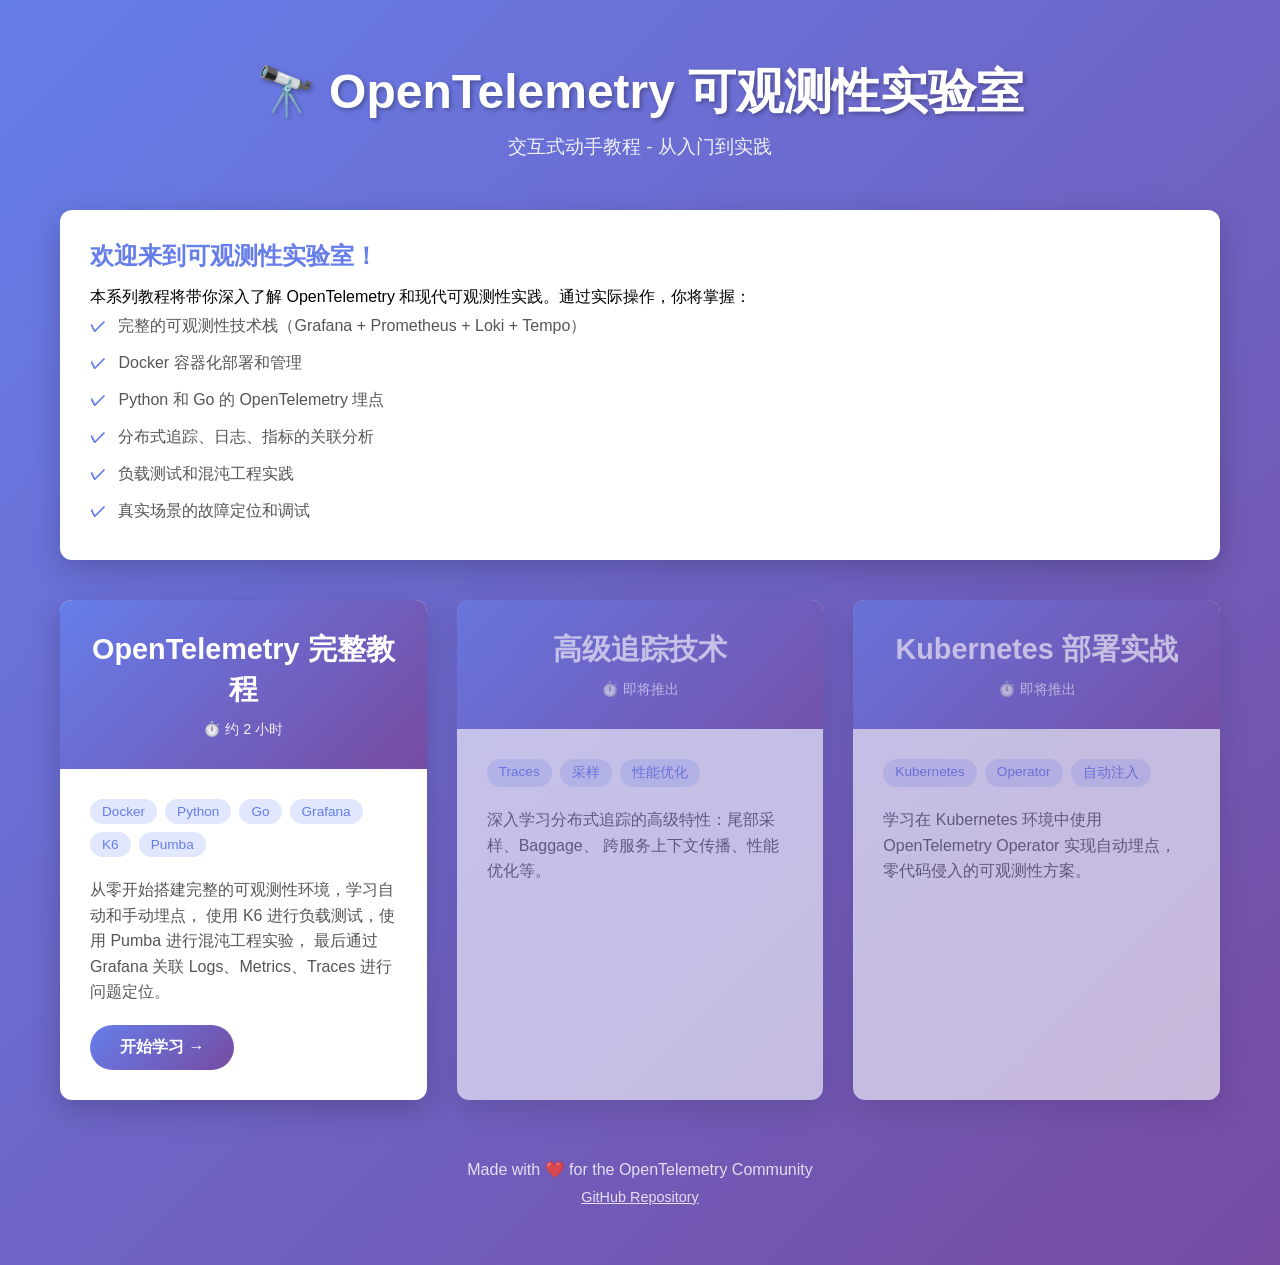
==== codelabs/generated/index.html @ 41230f24 "I'll analyze the changes and create a commit message based on what I see: The changes show the addit" ====
<!DOCTYPE html>
<html lang="zh-CN">
<head>
    <meta charset="UTF-8">
    <meta name="viewport" content="width=device-width, initial-scale=1.0">
    <title>OpenTelemetry 可观测性实验室 - 教程目录</title>
    <style>
        * {
            margin: 0;
            padding: 0;
            box-sizing: border-box;
        }

        body {
            font-family: 'Segoe UI', Tahoma, Geneva, Verdana, sans-serif;
            background: linear-gradient(135deg, #667eea 0%, #764ba2 100%);
            min-height: 100vh;
            padding: 20px;
        }

        .container {
            max-width: 1200px;
            margin: 0 auto;
            padding: 40px 20px;
        }

        header {
            text-align: center;
            color: white;
            margin-bottom: 50px;
        }

        h1 {
            font-size: 3em;
            margin-bottom: 10px;
            text-shadow: 2px 2px 4px rgba(0,0,0,0.3);
        }

        .subtitle {
            font-size: 1.2em;
            opacity: 0.9;
        }

        .codelabs-grid {
            display: grid;
            grid-template-columns: repeat(auto-fit, minmax(350px, 1fr));
            gap: 30px;
            margin-top: 40px;
        }

        .codelab-card {
            background: white;
            border-radius: 12px;
            box-shadow: 0 10px 30px rgba(0,0,0,0.2);
            overflow: hidden;
            transition: transform 0.3s ease, box-shadow 0.3s ease;
            cursor: pointer;
        }

        .codelab-card:hover {
            transform: translateY(-5px);
            box-shadow: 0 15px 40px rgba(0,0,0,0.3);
        }

        .card-header {
            background: linear-gradient(135deg, #667eea 0%, #764ba2 100%);
            color: white;
            padding: 30px;
            text-align: center;
        }

        .card-header h2 {
            font-size: 1.8em;
            margin-bottom: 10px;
        }

        .card-header .duration {
            font-size: 0.9em;
            opacity: 0.9;
        }

        .card-body {
            padding: 30px;
        }

        .card-body p {
            color: #555;
            line-height: 1.6;
            margin-bottom: 20px;
        }

        .tags {
            display: flex;
            flex-wrap: wrap;
            gap: 8px;
            margin-bottom: 20px;
        }

        .tag {
            background: #e0e7ff;
            color: #667eea;
            padding: 5px 12px;
            border-radius: 20px;
            font-size: 0.85em;
            font-weight: 500;
        }

        .start-button {
            display: inline-block;
            background: linear-gradient(135deg, #667eea 0%, #764ba2 100%);
            color: white;
            padding: 12px 30px;
            border-radius: 25px;
            text-decoration: none;
            font-weight: 600;
            transition: transform 0.2s ease;
        }

        .start-button:hover {
            transform: scale(1.05);
        }

        .info-section {
            background: white;
            border-radius: 12px;
            padding: 30px;
            margin-bottom: 40px;
            box-shadow: 0 10px 30px rgba(0,0,0,0.2);
        }

        .info-section h3 {
            color: #667eea;
            margin-bottom: 15px;
            font-size: 1.5em;
        }

        .info-section ul {
            list-style: none;
            padding-left: 0;
        }

        .info-section li {
            padding: 8px 0;
            color: #555;
        }

        .info-section li:before {
            content: "✓ ";
            color: #667eea;
            font-weight: bold;
            margin-right: 8px;
        }

        footer {
            text-align: center;
            color: white;
            margin-top: 60px;
            opacity: 0.8;
        }
    </style>
</head>
<body>
    <div class="container">
        <header>
            <h1>🔭 OpenTelemetry 可观测性实验室</h1>
            <p class="subtitle">交互式动手教程 - 从入门到实践</p>
        </header>

        <div class="info-section">
            <h3>欢迎来到可观测性实验室！</h3>
            <p>本系列教程将带你深入了解 OpenTelemetry 和现代可观测性实践。通过实际操作，你将掌握：</p>
            <ul>
                <li>完整的可观测性技术栈（Grafana + Prometheus + Loki + Tempo）</li>
                <li>Docker 容器化部署和管理</li>
                <li>Python 和 Go 的 OpenTelemetry 埋点</li>
                <li>分布式追踪、日志、指标的关联分析</li>
                <li>负载测试和混沌工程实践</li>
                <li>真实场景的故障定位和调试</li>
            </ul>
        </div>

        <div class="codelabs-grid">
            <div class="codelab-card" onclick="window.location.href='o11y-lab-tutorial/index.html'">
                <div class="card-header">
                    <h2>OpenTelemetry 完整教程</h2>
                    <p class="duration">⏱️ 约 2 小时</p>
                </div>
                <div class="card-body">
                    <div class="tags">
                        <span class="tag">Docker</span>
                        <span class="tag">Python</span>
                        <span class="tag">Go</span>
                        <span class="tag">Grafana</span>
                        <span class="tag">K6</span>
                        <span class="tag">Pumba</span>
                    </div>
                    <p>
                        从零开始搭建完整的可观测性环境，学习自动和手动埋点，
                        使用 K6 进行负载测试，使用 Pumba 进行混沌工程实验，
                        最后通过 Grafana 关联 Logs、Metrics、Traces 进行问题定位。
                    </p>
                    <a href="o11y-lab-tutorial/index.html" class="start-button">开始学习 →</a>
                </div>
            </div>

            <!-- 可以在这里添加更多教程卡片 -->
            <div class="codelab-card" style="opacity: 0.6; cursor: not-allowed;">
                <div class="card-header">
                    <h2>高级追踪技术</h2>
                    <p class="duration">⏱️ 即将推出</p>
                </div>
                <div class="card-body">
                    <div class="tags">
                        <span class="tag">Traces</span>
                        <span class="tag">采样</span>
                        <span class="tag">性能优化</span>
                    </div>
                    <p>
                        深入学习分布式追踪的高级特性：尾部采样、Baggage、
                        跨服务上下文传播、性能优化等。
                    </p>
                </div>
            </div>

            <div class="codelab-card" style="opacity: 0.6; cursor: not-allowed;">
                <div class="card-header">
                    <h2>Kubernetes 部署实战</h2>
                    <p class="duration">⏱️ 即将推出</p>
                </div>
                <div class="card-body">
                    <div class="tags">
                        <span class="tag">Kubernetes</span>
                        <span class="tag">Operator</span>
                        <span class="tag">自动注入</span>
                    </div>
                    <p>
                        学习在 Kubernetes 环境中使用 OpenTelemetry Operator
                        实现自动埋点，零代码侵入的可观测性方案。
                    </p>
                </div>
            </div>
        </div>

        <footer>
            <p>Made with ❤️ for the OpenTelemetry Community</p>
            <p style="margin-top: 10px; font-size: 0.9em;">
                <a href="https://github.com/yourusername/o11y_lab_for_dummies"
                   style="color: white; text-decoration: underline;">
                    GitHub Repository
                </a>
            </p>
        </footer>
    </div>
</body>
</html>
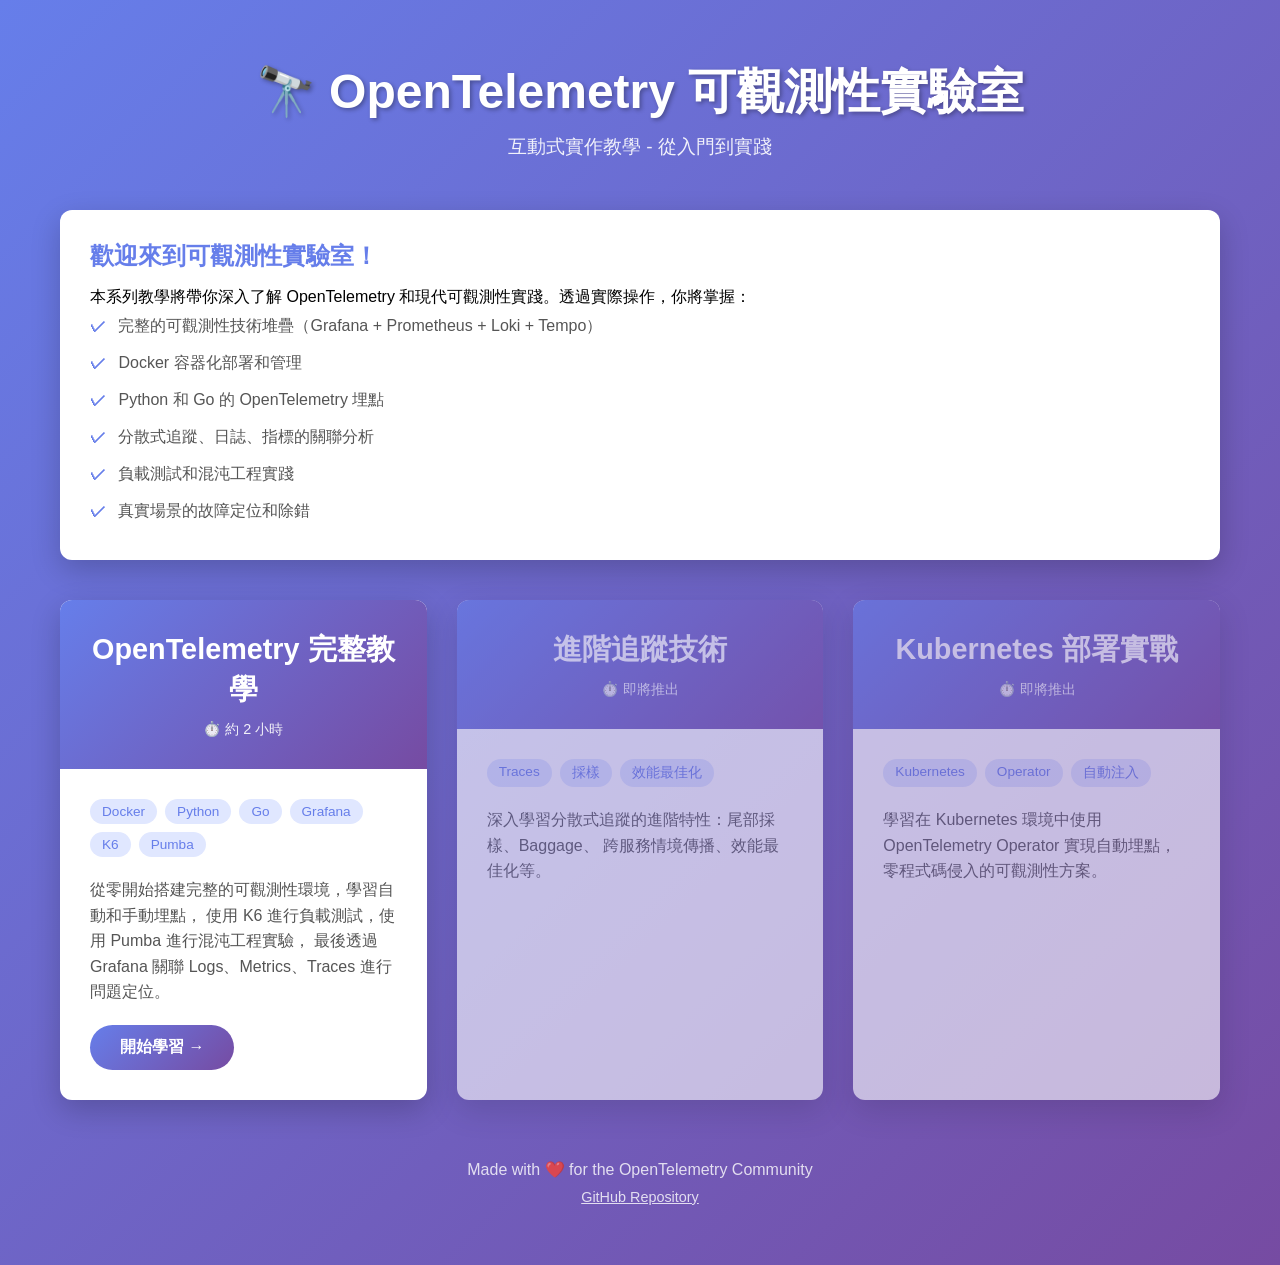
==== commit 46c28818: "fix(i18n): convert language from Simplified Chinese to Traditional Chinese Changed language tag from" ====
--- a/codelabs/generated/index.html
+++ b/codelabs/generated/index.html
@@ -1,9 +1,9 @@
 <!DOCTYPE html>
-<html lang="zh-CN">
+<html lang="zh-TW">
 <head>
     <meta charset="UTF-8">
     <meta name="viewport" content="width=device-width, initial-scale=1.0">
-    <title>OpenTelemetry 可观测性实验室 - 教程目录</title>
+    <title>OpenTelemetry 可觀測性實驗室 - 教學目錄</title>
     <style>
         * {
             margin: 0;
@@ -162,28 +162,28 @@
 <body>
     <div class="container">
         <header>
-            <h1>🔭 OpenTelemetry 可观测性实验室</h1>
-            <p class="subtitle">交互式动手教程 - 从入门到实践</p>
+            <h1>🔭 OpenTelemetry 可觀測性實驗室</h1>
+            <p class="subtitle">互動式實作教學 - 從入門到實踐</p>
         </header>
 
         <div class="info-section">
-            <h3>欢迎来到可观测性实验室！</h3>
-            <p>本系列教程将带你深入了解 OpenTelemetry 和现代可观测性实践。通过实际操作，你将掌握：</p>
+            <h3>歡迎來到可觀測性實驗室！</h3>
+            <p>本系列教學將帶你深入了解 OpenTelemetry 和現代可觀測性實踐。透過實際操作，你將掌握：</p>
             <ul>
-                <li>完整的可观测性技术栈（Grafana + Prometheus + Loki + Tempo）</li>
+                <li>完整的可觀測性技術堆疊（Grafana + Prometheus + Loki + Tempo）</li>
                 <li>Docker 容器化部署和管理</li>
-                <li>Python 和 Go 的 OpenTelemetry 埋点</li>
-                <li>分布式追踪、日志、指标的关联分析</li>
-                <li>负载测试和混沌工程实践</li>
-                <li>真实场景的故障定位和调试</li>
+                <li>Python 和 Go 的 OpenTelemetry 埋點</li>
+                <li>分散式追蹤、日誌、指標的關聯分析</li>
+                <li>負載測試和混沌工程實踐</li>
+                <li>真實場景的故障定位和除錯</li>
             </ul>
         </div>
 
         <div class="codelabs-grid">
             <div class="codelab-card" onclick="window.location.href='o11y-lab-tutorial/index.html'">
                 <div class="card-header">
-                    <h2>OpenTelemetry 完整教程</h2>
-                    <p class="duration">⏱️ 约 2 小时</p>
+                    <h2>OpenTelemetry 完整教學</h2>
+                    <p class="duration">⏱️ 約 2 小時</p>
                 </div>
                 <div class="card-body">
                     <div class="tags">
@@ -195,47 +195,47 @@
                         <span class="tag">Pumba</span>
                     </div>
                     <p>
-                        从零开始搭建完整的可观测性环境，学习自动和手动埋点，
-                        使用 K6 进行负载测试，使用 Pumba 进行混沌工程实验，
-                        最后通过 Grafana 关联 Logs、Metrics、Traces 进行问题定位。
+                        從零開始搭建完整的可觀測性環境，學習自動和手動埋點，
+                        使用 K6 進行負載測試，使用 Pumba 進行混沌工程實驗，
+                        最後透過 Grafana 關聯 Logs、Metrics、Traces 進行問題定位。
                     </p>
-                    <a href="o11y-lab-tutorial/index.html" class="start-button">开始学习 →</a>
+                    <a href="o11y-lab-tutorial/index.html" class="start-button">開始學習 →</a>
                 </div>
             </div>
 
-            <!-- 可以在这里添加更多教程卡片 -->
+            <!-- 可以在這裡新增更多教學卡片 -->
             <div class="codelab-card" style="opacity: 0.6; cursor: not-allowed;">
                 <div class="card-header">
-                    <h2>高级追踪技术</h2>
-                    <p class="duration">⏱️ 即将推出</p>
+                    <h2>進階追蹤技術</h2>
+                    <p class="duration">⏱️ 即將推出</p>
                 </div>
                 <div class="card-body">
                     <div class="tags">
                         <span class="tag">Traces</span>
-                        <span class="tag">采样</span>
-                        <span class="tag">性能优化</span>
+                        <span class="tag">採樣</span>
+                        <span class="tag">效能最佳化</span>
                     </div>
                     <p>
-                        深入学习分布式追踪的高级特性：尾部采样、Baggage、
-                        跨服务上下文传播、性能优化等。
+                        深入學習分散式追蹤的進階特性：尾部採樣、Baggage、
+                        跨服務情境傳播、效能最佳化等。
                     </p>
                 </div>
             </div>
 
             <div class="codelab-card" style="opacity: 0.6; cursor: not-allowed;">
                 <div class="card-header">
-                    <h2>Kubernetes 部署实战</h2>
-                    <p class="duration">⏱️ 即将推出</p>
+                    <h2>Kubernetes 部署實戰</h2>
+                    <p class="duration">⏱️ 即將推出</p>
                 </div>
                 <div class="card-body">
                     <div class="tags">
                         <span class="tag">Kubernetes</span>
                         <span class="tag">Operator</span>
-                        <span class="tag">自动注入</span>
+                        <span class="tag">自動注入</span>
                     </div>
                     <p>
-                        学习在 Kubernetes 环境中使用 OpenTelemetry Operator
-                        实现自动埋点，零代码侵入的可观测性方案。
+                        學習在 Kubernetes 環境中使用 OpenTelemetry Operator
+                        實現自動埋點，零程式碼侵入的可觀測性方案。
                     </p>
                 </div>
             </div>
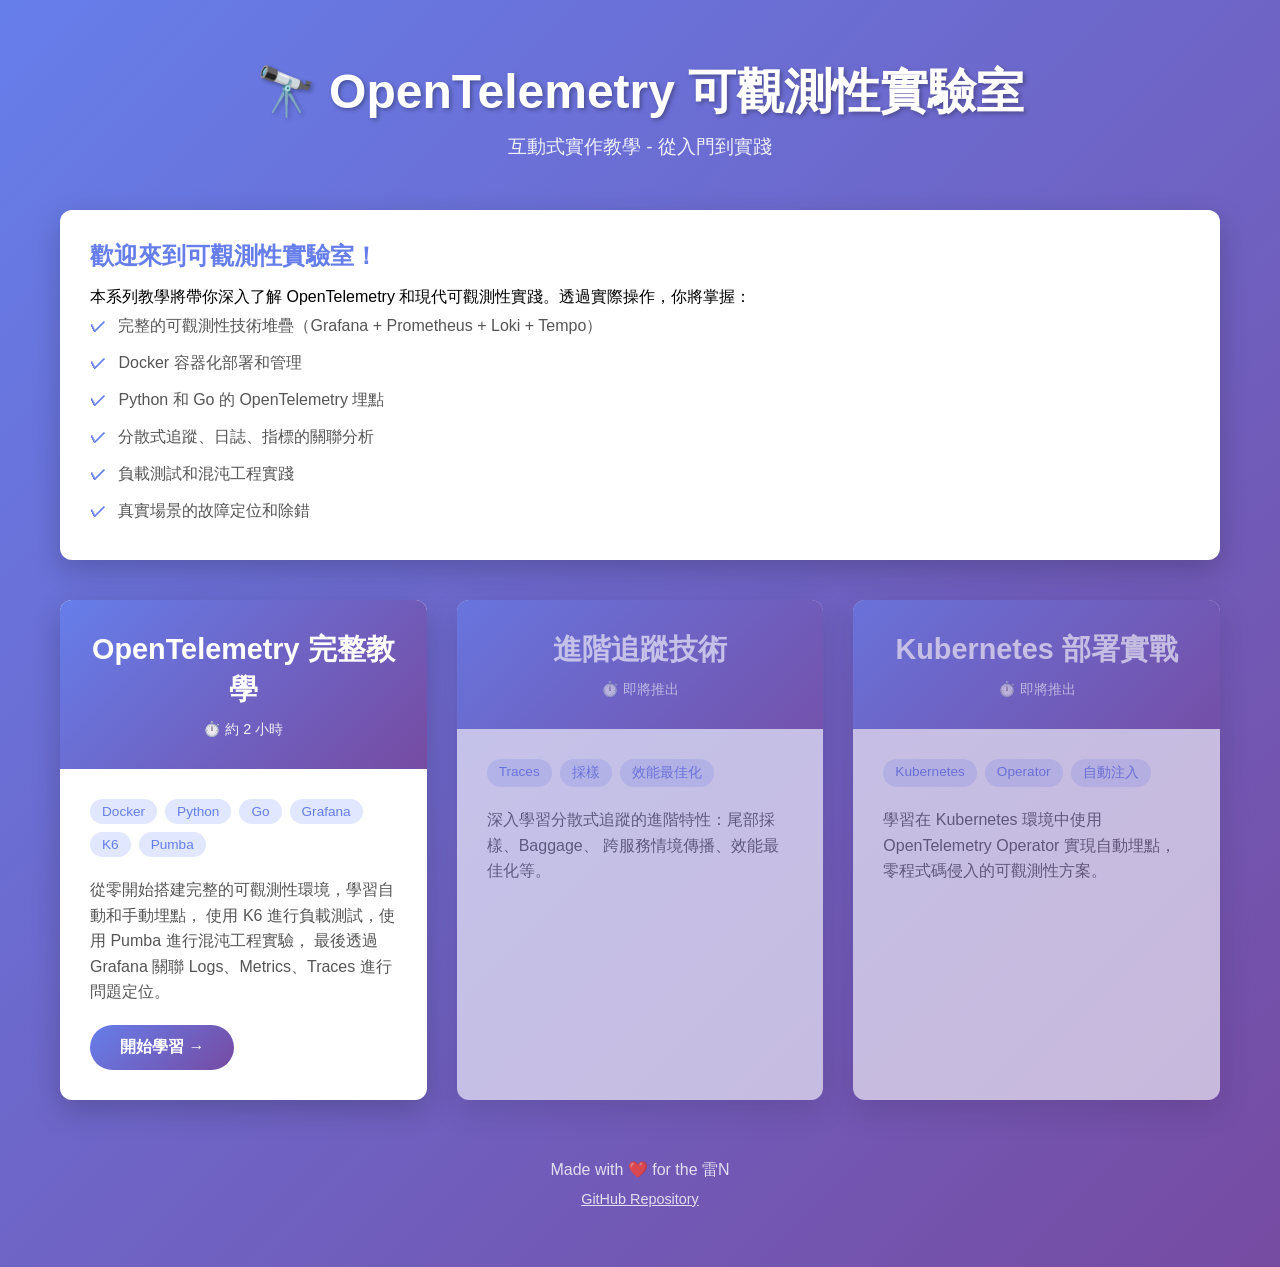
==== commit 18510726: "fix username" ====
--- a/codelabs/generated/index.html
+++ b/codelabs/generated/index.html
@@ -242,9 +242,9 @@
         </div>
 
         <footer>
-            <p>Made with ❤️ for the OpenTelemetry Community</p>
+            <p>Made with ❤️ for the 雷N</p>
             <p style="margin-top: 10px; font-size: 0.9em;">
-                <a href="https://github.com/yourusername/o11y_lab_for_dummies"
+                <a href="https://github.com/tedmax100/o11y_lab_for_dummies"
                    style="color: white; text-decoration: underline;">
                     GitHub Repository
                 </a>
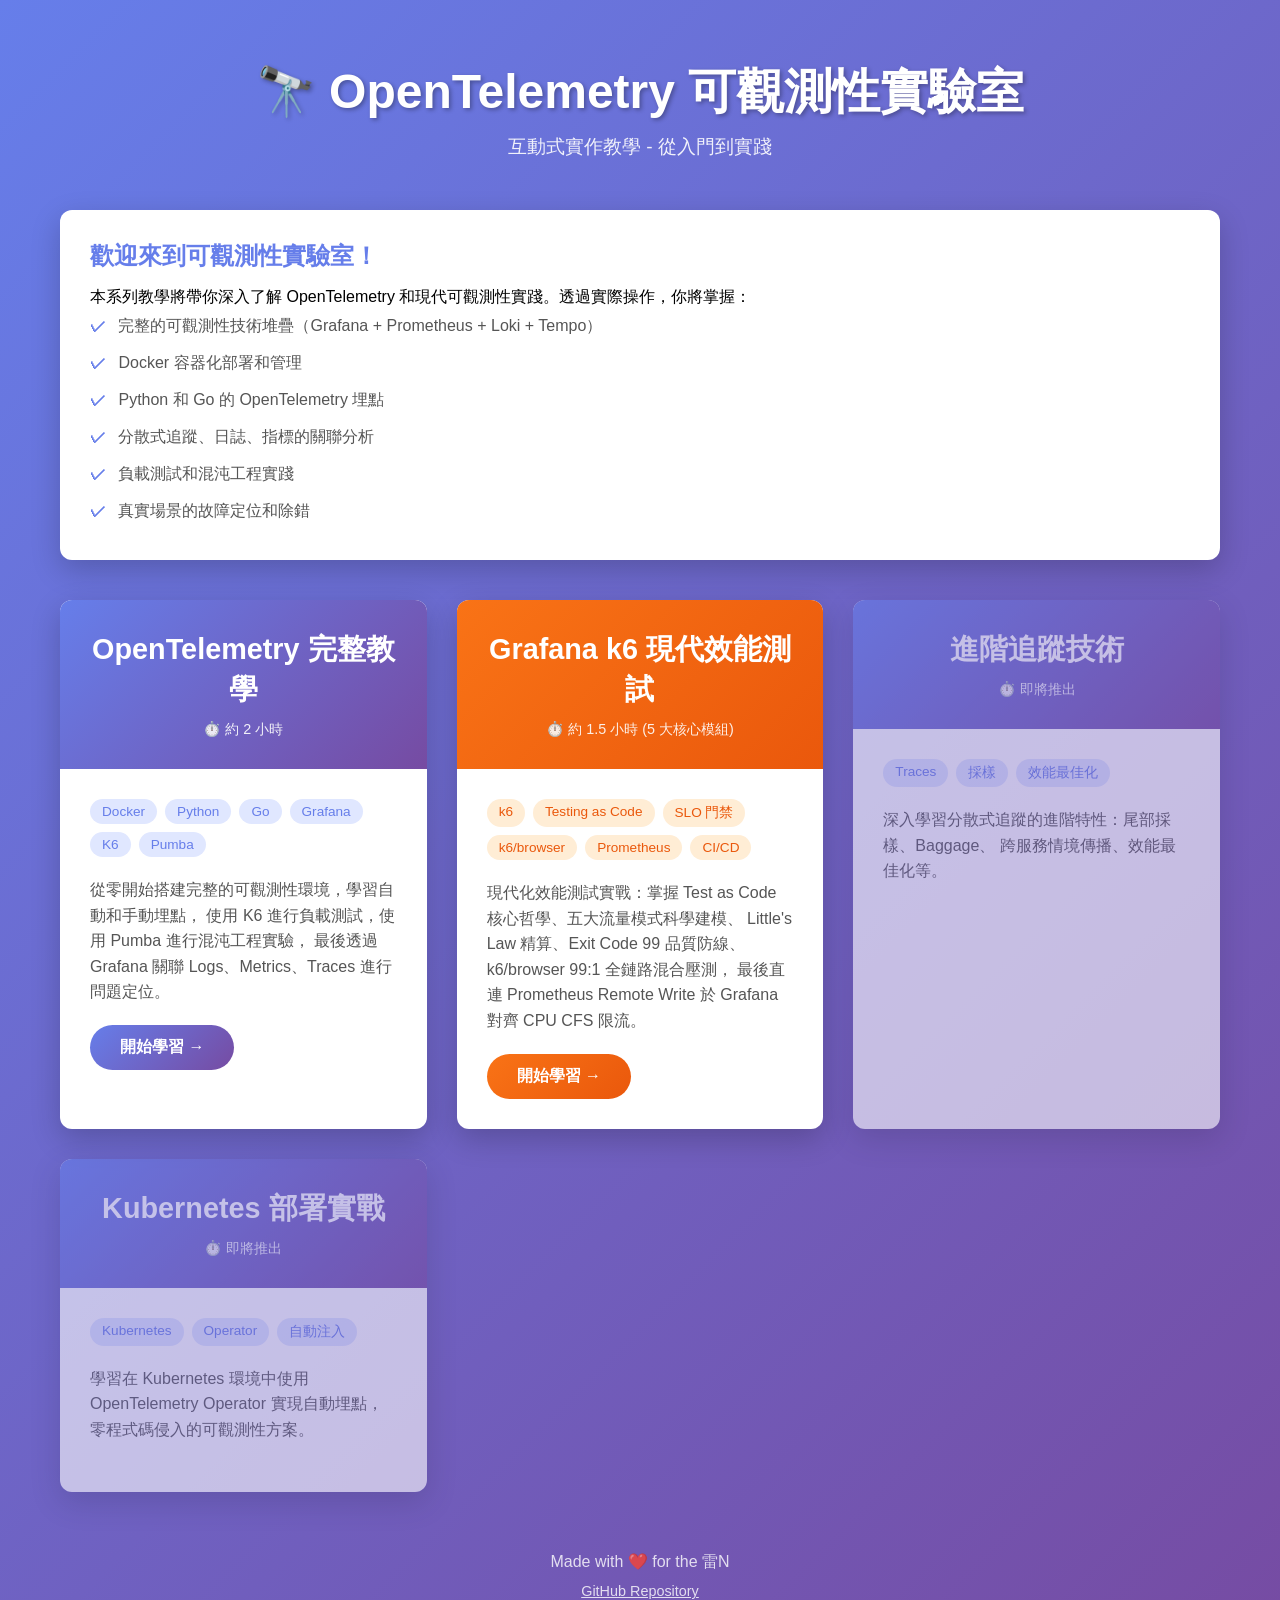
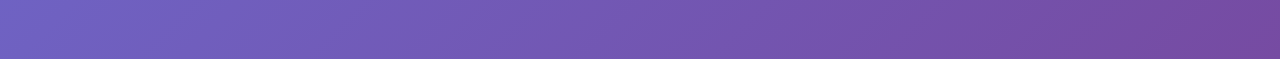
==== commit fe352328: "feat(k6): add k6 performance testing codelab, demos, slides, and lecture transcripts - Add k6 perfor" ====
--- a/codelabs/generated/index.html
+++ b/codelabs/generated/index.html
@@ -3,7 +3,45 @@
 <head>
     <meta charset="UTF-8">
     <meta name="viewport" content="width=device-width, initial-scale=1.0">
-    <title>OpenTelemetry 可觀測性實驗室 - 教學目錄</title>
+
+    <!-- Primary Meta Tags -->
+    <title>OpenTelemetry 可觀測性實驗室 - 互動式實作教學</title>
+    <meta name="title" content="OpenTelemetry 可觀測性實驗室 - 互動式實作教學">
+    <meta name="description" content="完整的 OpenTelemetry 可觀測性實驗室，學習 Logs、Metrics、Traces 三大支柱關聯。包含 Python/Go 自動與手動埋點、Grafana、Prometheus、Loki、Tempo 實戰教學。">
+    <meta name="keywords" content="OpenTelemetry, 可觀測性, Observability, Grafana, Prometheus, Loki, Tempo, 分散式追蹤, Distributed Tracing, Metrics, Logs, Python, Go, Docker, Kubernetes, 監控, 教學, Tutorial">
+    <meta name="author" content="雷N（呂健誠）">
+    <meta name="robots" content="index, follow">
+    <link rel="canonical" href="https://tedmax100.github.io/o11y_lab_for_dummies/">
+
+    <!-- Open Graph / Facebook -->
+    <meta property="og:type" content="website">
+    <meta property="og:url" content="https://tedmax100.github.io/o11y_lab_for_dummies/">
+    <meta property="og:title" content="OpenTelemetry 可觀測性實驗室 - 互動式實作教學">
+    <meta property="og:description" content="完整的 OpenTelemetry 可觀測性實驗室，學習 Logs、Metrics、Traces 三大支柱關聯。包含 Python/Go 自動與手動埋點、Grafana 實戰教學。">
+    <meta property="og:image" content="https://tedmax100.github.io/o11y_lab_for_dummies/og-image.png">
+    <meta property="og:locale" content="zh_TW">
+    <meta property="og:site_name" content="OpenTelemetry 可觀測性實驗室">
+
+    <!-- Twitter -->
+    <meta property="twitter:card" content="summary_large_image">
+    <meta property="twitter:url" content="https://tedmax100.github.io/o11y_lab_for_dummies/">
+    <meta property="twitter:title" content="OpenTelemetry 可觀測性實驗室 - 互動式實作教學">
+    <meta property="twitter:description" content="完整的 OpenTelemetry 可觀測性實驗室，學習 Logs、Metrics、Traces 三大支柱關聯。">
+    <meta property="twitter:image" content="https://tedmax100.github.io/o11y_lab_for_dummies/og-image.png">
+
+    <!-- Theme Color -->
+    <meta name="theme-color" content="#667eea">
+    <meta name="apple-mobile-web-app-status-bar-style" content="#667eea">
+
+    <!-- Favicon -->
+    <link rel="icon" type="image/png" sizes="32x32" href="favicon-32x32.png">
+    <link rel="icon" type="image/png" sizes="16x16" href="favicon-16x16.png">
+    <link rel="apple-touch-icon" sizes="180x180" href="apple-touch-icon.png">
+
+    <!-- Preconnect for performance -->
+    <link rel="preconnect" href="https://fonts.googleapis.com">
+    <link rel="dns-prefetch" href="https://fonts.googleapis.com">
+
     <style>
         * {
             margin: 0;
@@ -203,6 +241,30 @@
                 </div>
             </div>
 
+            <!-- Grafana k6 現代效能測試專欄卡片 -->
+            <div class="codelab-card" onclick="window.location.href='k6-performance-testing/index.html'">
+                <div class="card-header" style="background: linear-gradient(135deg, #f97316 0%, #ea580c 100%);">
+                    <h2>Grafana k6 現代效能測試</h2>
+                    <p class="duration">⏱️ 約 1.5 小時 (5 大核心模組)</p>
+                </div>
+                <div class="card-body">
+                    <div class="tags">
+                        <span class="tag" style="background: #ffedd5; color: #ea580c;">k6</span>
+                        <span class="tag" style="background: #ffedd5; color: #ea580c;">Testing as Code</span>
+                        <span class="tag" style="background: #ffedd5; color: #ea580c;">SLO 門禁</span>
+                        <span class="tag" style="background: #ffedd5; color: #ea580c;">k6/browser</span>
+                        <span class="tag" style="background: #ffedd5; color: #ea580c;">Prometheus</span>
+                        <span class="tag" style="background: #ffedd5; color: #ea580c;">CI/CD</span>
+                    </div>
+                    <p>
+                        現代化效能測試實戰：掌握 Test as Code 核心哲學、五大流量模式科學建模、
+                        Little's Law 精算、Exit Code 99 品質防線、k6/browser 99:1 全鏈路混合壓測，
+                        最後直連 Prometheus Remote Write 於 Grafana 對齊 CPU CFS 限流。
+                    </p>
+                    <a href="k6-performance-testing/index.html" class="start-button" style="background: linear-gradient(135deg, #f97316 0%, #ea580c 100%);">開始學習 →</a>
+                </div>
+            </div>
+
             <!-- 可以在這裡新增更多教學卡片 -->
             <div class="codelab-card" style="opacity: 0.6; cursor: not-allowed;">
                 <div class="card-header">
@@ -251,5 +313,53 @@
             </p>
         </footer>
     </div>
+
+    <!-- Structured Data (JSON-LD) -->
+    <script type="application/ld+json">
+    {
+        "@context": "https://schema.org",
+        "@type": "Course",
+        "name": "OpenTelemetry 可觀測性實驗室",
+        "description": "完整的 OpenTelemetry 可觀測性實驗室，學習 Logs、Metrics、Traces 三大支柱關聯。包含 Python/Go 自動與手動埋點、Grafana、Prometheus、Loki、Tempo 實戰教學。",
+        "provider": {
+            "@type": "Organization",
+            "name": "雷N（呂健誠）",
+            "url": "https://ganhua.wang/"
+        },
+        "url": "https://tedmax100.github.io/o11y_lab_for_dummies/",
+        "inLanguage": "zh-TW",
+        "educationalLevel": "Intermediate",
+        "teaches": [
+            "OpenTelemetry",
+            "可觀測性",
+            "分散式追蹤",
+            "Grafana",
+            "Prometheus",
+            "Loki",
+            "Tempo"
+        ],
+        "hasCourseInstance": {
+            "@type": "CourseInstance",
+            "courseMode": "online",
+            "courseWorkload": "PT2H"
+        }
+    }
+    </script>
+
+    <script type="application/ld+json">
+    {
+        "@context": "https://schema.org",
+        "@type": "WebSite",
+        "name": "OpenTelemetry 可觀測性實驗室",
+        "url": "https://tedmax100.github.io/o11y_lab_for_dummies/",
+        "description": "互動式 OpenTelemetry 可觀測性教學平台",
+        "inLanguage": "zh-TW",
+        "author": {
+            "@type": "Person",
+            "name": "雷N（呂健誠）",
+            "url": "https://ganhua.wang/"
+        }
+    }
+    </script>
 </body>
 </html>
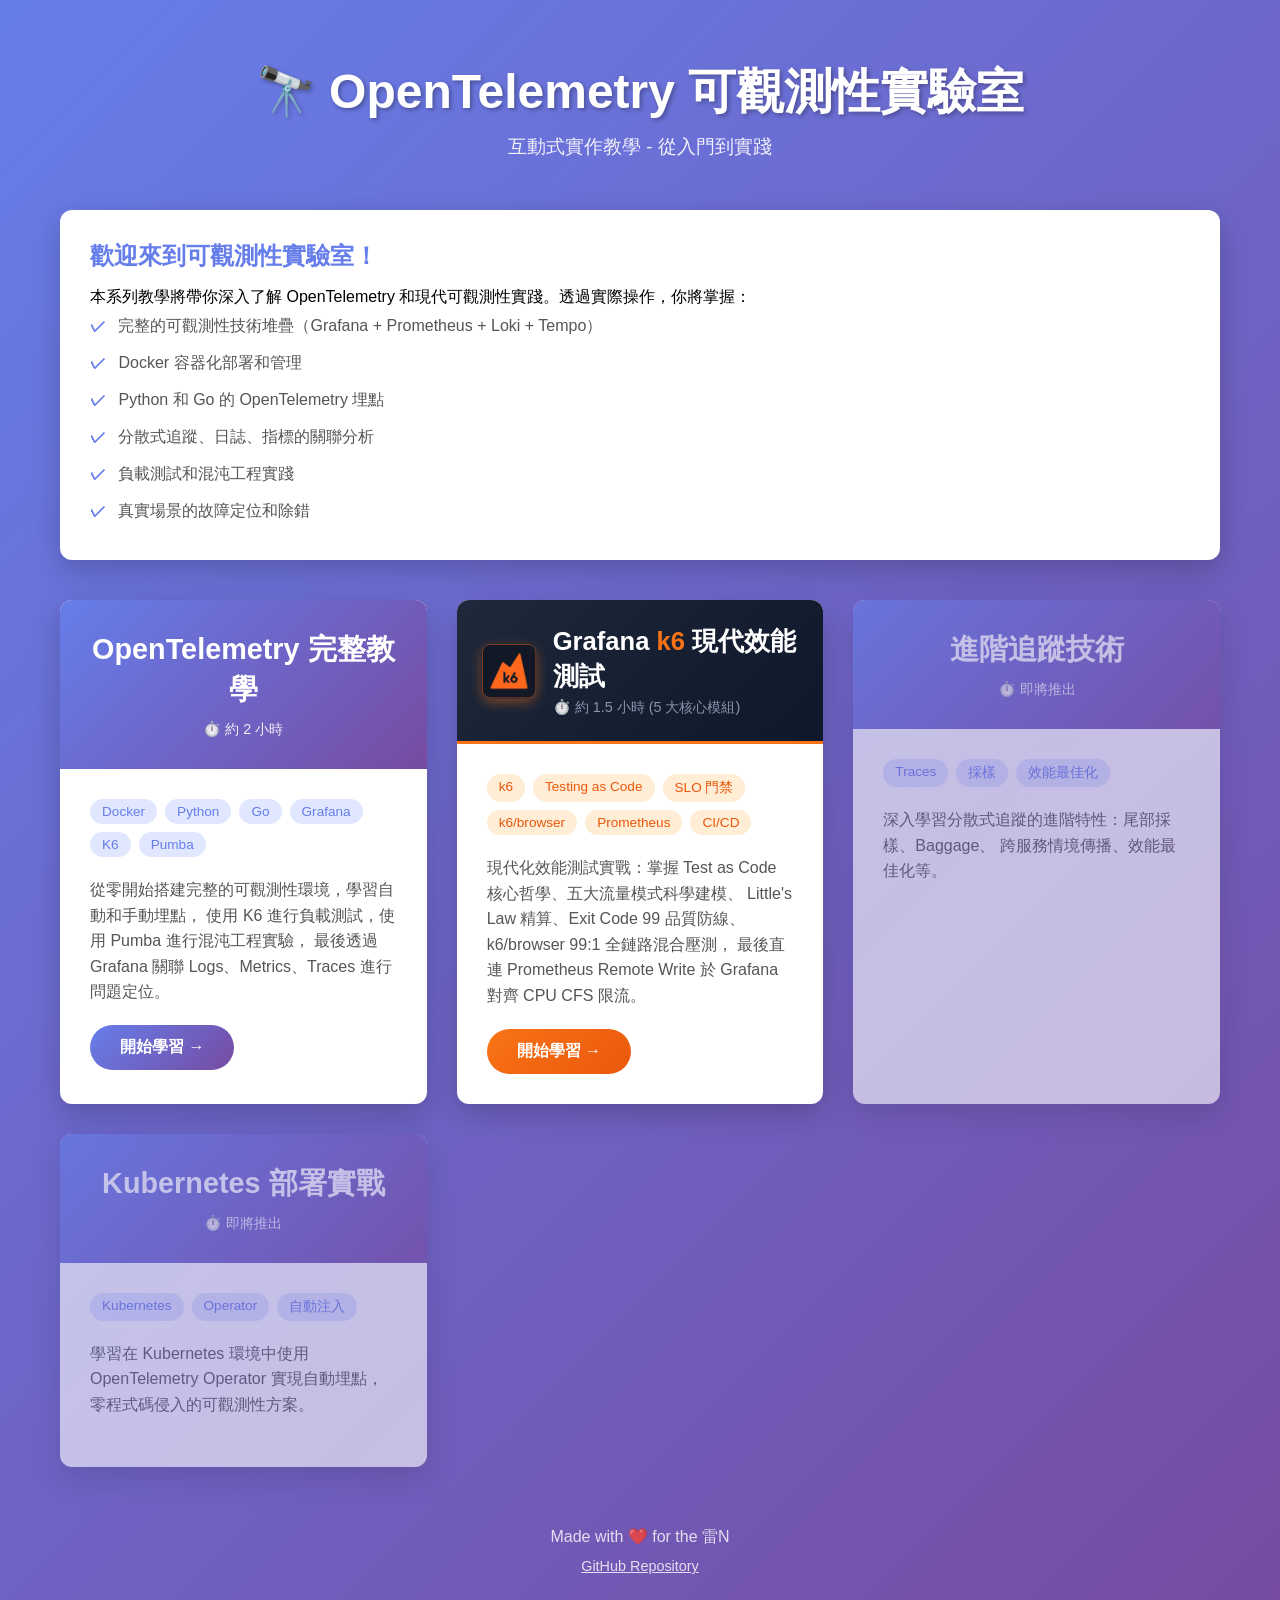
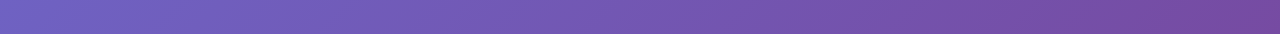
==== commit 9383dbbf: "feat(codelab): add official Grafana k6 brand banner, icons, architecture diagram and demo gif" ====
--- a/codelabs/generated/index.html
+++ b/codelabs/generated/index.html
@@ -243,9 +243,12 @@
 
             <!-- Grafana k6 現代效能測試專欄卡片 -->
             <div class="codelab-card" onclick="window.location.href='k6-performance-testing/index.html'">
-                <div class="card-header" style="background: linear-gradient(135deg, #f97316 0%, #ea580c 100%);">
-                    <h2>Grafana k6 現代效能測試</h2>
-                    <p class="duration">⏱️ 約 1.5 小時 (5 大核心模組)</p>
+                <div class="card-header" style="background: linear-gradient(135deg, #1e293b 0%, #0f172a 100%); border-bottom: 3px solid #f97316; display: flex; align-items: center; justify-content: center; gap: 16px; padding: 24px;">
+                    <img src="assets/images/k6-icon-square.png" alt="Grafana k6 Logo" style="width: 56px; height: 56px; border-radius: 12px; box-shadow: 0 4px 12px rgba(249, 115, 22, 0.4);">
+                    <div style="text-align: left;">
+                        <h2 style="margin: 0; font-size: 1.6em; color: #fff;">Grafana <span style="color: #f97316;">k6</span> 現代效能測試</h2>
+                        <p class="duration" style="margin-top: 4px; color: #94a3b8;">⏱️ 約 1.5 小時 (5 大核心模組)</p>
+                    </div>
                 </div>
                 <div class="card-body">
                     <div class="tags">
